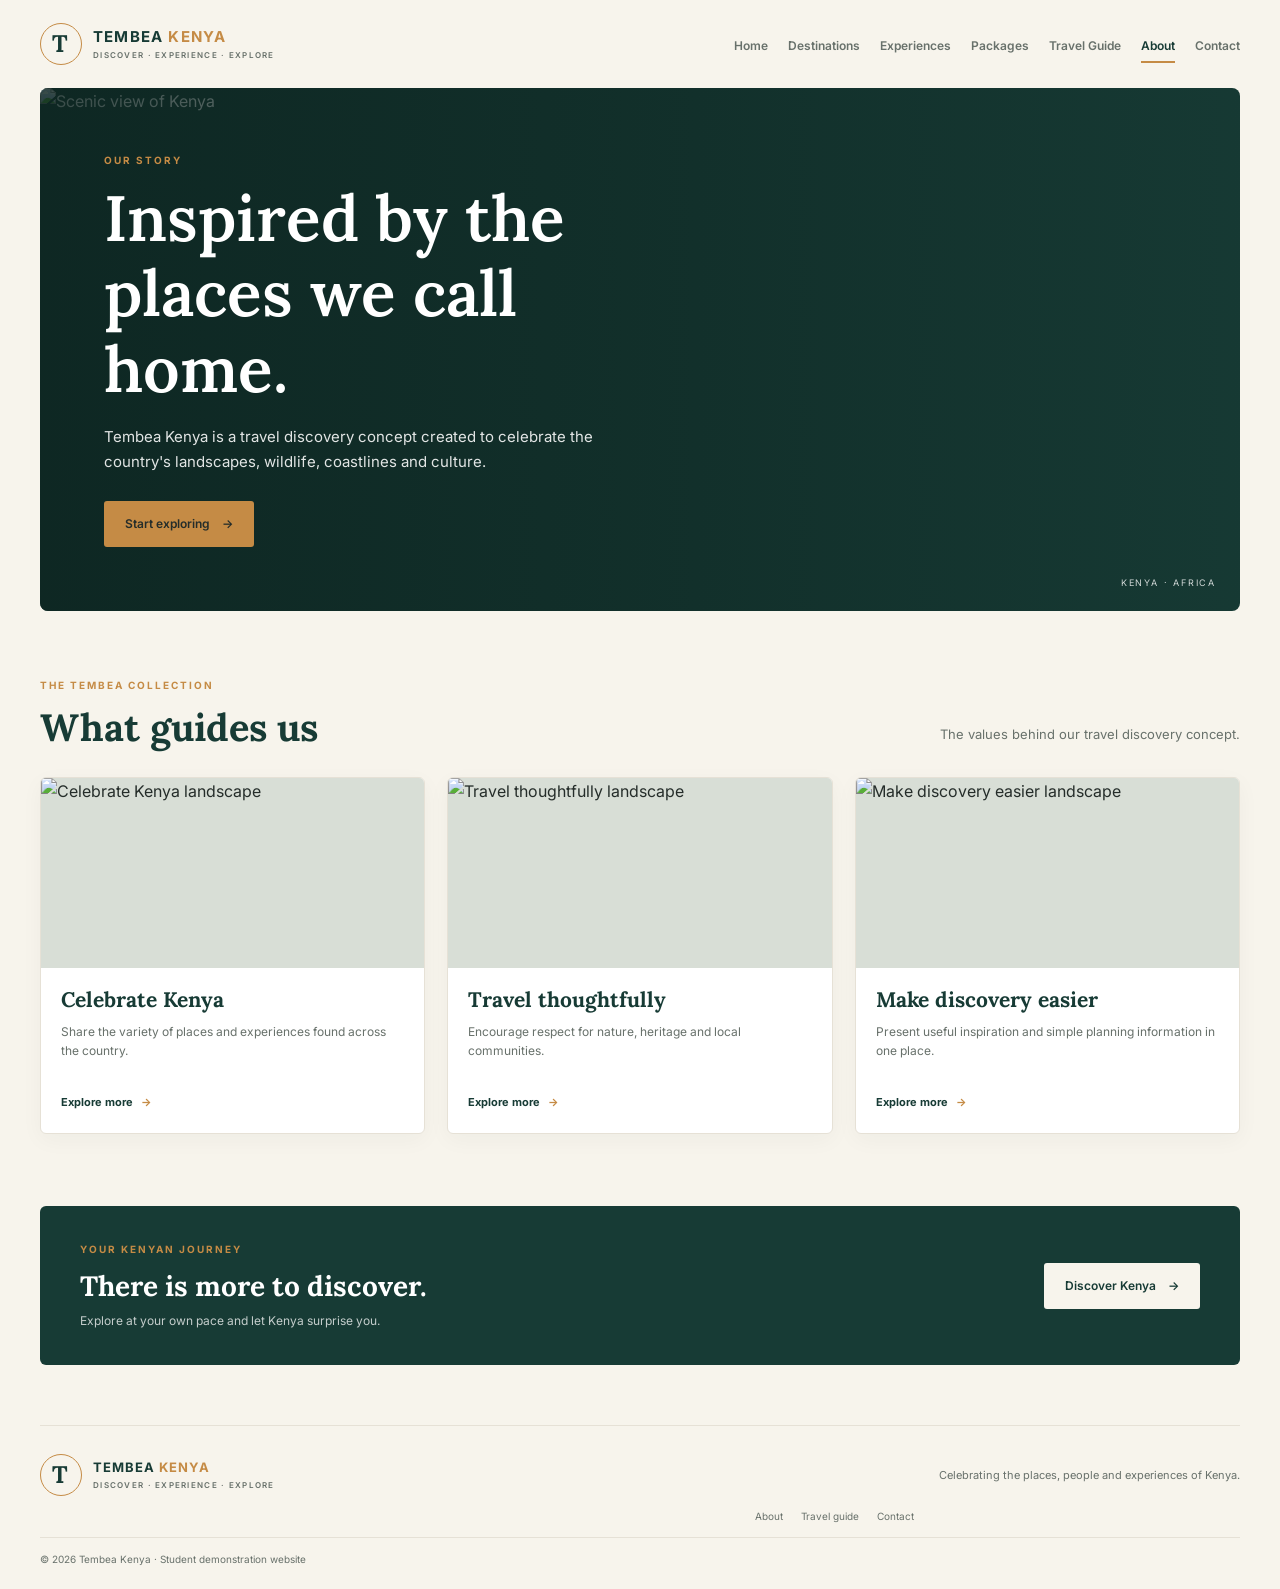
==== about.html @ 35af647d "Create Tembea Kenya website structure and pages" ====
<!DOCTYPE html>
<html lang="en">
<head>
  <meta charset="UTF-8">
  <meta name="viewport" content="width=device-width, initial-scale=1.0">
  <meta name="description" content="Discover destinations and travel inspiration across Kenya with Tembea Kenya.">
  <title>About Tembea Kenya | Tembea Kenya</title>
  <link rel="preconnect" href="https://fonts.googleapis.com">
  <link rel="preconnect" href="https://fonts.gstatic.com" crossorigin>
  <link href="https://fonts.googleapis.com/css2?family=Inter:wght@400;500;600;700&family=Lora:wght@500;600;700&display=swap" rel="stylesheet">
  <link rel="stylesheet" href="css/style.css">
</head>
<body>
  <div class="site-shell">
    <header class="site-header">
      <a class="brand" href="index.html"><span class="brand-mark">T</span><span>TEMBEA <b>KENYA</b><small>DISCOVER · EXPERIENCE · EXPLORE</small></span></a>
      <nav aria-label="Main navigation"><ul class="nav-list"><li><a  href="index.html">Home</a></li>
<li><a  href="destinations.html">Destinations</a></li>
<li><a  href="experiences.html">Experiences</a></li>
<li><a  href="packages.html">Packages</a></li>
<li><a  href="travel-guide.html">Travel Guide</a></li>
<li><a aria-current="page" href="about.html">About</a></li>
<li><a  href="contact.html">Contact</a></li></ul></nav>
    </header>
    <main>
      <section class="hero">
        <img class="hero-image" src="https://images.unsplash.com/photo-1500530855697-b586d89ba3ee?auto=format&fit=crop&w=1400&q=82" alt="Scenic view of Kenya" fetchpriority="high">
        <div class="hero-shade"></div>
        <div class="hero-content">
          <p class="eyebrow">OUR STORY</p>
          <h1>Inspired by the places we call home.</h1>
          <p class="hero-copy">Tembea Kenya is a travel discovery concept created to celebrate the country's landscapes, wildlife, coastlines and culture.</p>
          <a class="button button-primary" href="destinations.html">Start exploring <span aria-hidden="true">→</span></a>
        </div>
        <span class="hero-caption">KENYA · AFRICA</span>
      </section>
      
      <section class="section">
        <div class="section-heading"><div><p class="eyebrow">THE TEMBEA COLLECTION</p><h2>What guides us</h2></div><p>The values behind our travel discovery concept.</p></div>
        <div class="card-grid">
        <article class="card">
          <a class="card-image" href="destinations.html" aria-label="Explore Celebrate Kenya">
            <img src="https://images.unsplash.com/photo-1516026672322-bc52d61a55d5?auto=format&fit=crop&w=1400&q=82" alt="Celebrate Kenya landscape" loading="lazy">
          </a>
          <div class="card-body">
            <h3>Celebrate Kenya</h3>
            <p>Share the variety of places and experiences found across the country.</p>
            <a class="text-link" href="destinations.html">Explore more <span aria-hidden="true">→</span></a>
          </div>
        </article>
        <article class="card">
          <a class="card-image" href="travel-guide.html" aria-label="Explore Travel thoughtfully">
            <img src="https://images.unsplash.com/photo-1472396961693-142e6e269027?auto=format&fit=crop&w=1400&q=82" alt="Travel thoughtfully landscape" loading="lazy">
          </a>
          <div class="card-body">
            <h3>Travel thoughtfully</h3>
            <p>Encourage respect for nature, heritage and local communities.</p>
            <a class="text-link" href="travel-guide.html">Explore more <span aria-hidden="true">→</span></a>
          </div>
        </article>
        <article class="card">
          <a class="card-image" href="contact.html" aria-label="Explore Make discovery easier">
            <img src="https://images.unsplash.com/photo-1507525428034-b723cf961d3e?auto=format&fit=crop&w=1400&q=82" alt="Make discovery easier landscape" loading="lazy">
          </a>
          <div class="card-body">
            <h3>Make discovery easier</h3>
            <p>Present useful inspiration and simple planning information in one place.</p>
            <a class="text-link" href="contact.html">Explore more <span aria-hidden="true">→</span></a>
          </div>
        </article></div>
      </section>
      
      <section class="closing-banner"><div><p class="eyebrow">YOUR KENYAN JOURNEY</p><h2>There is more to discover.</h2><p>Explore at your own pace and let Kenya surprise you.</p></div><a class="button button-light" href="destinations.html">Discover Kenya <span aria-hidden="true">→</span></a></section>
    </main>
    <footer class="site-footer">
      <a class="brand brand-footer" href="index.html"><span class="brand-mark">T</span><span>TEMBEA <b>KENYA</b><small>DISCOVER · EXPERIENCE · EXPLORE</small></span></a>
      <p>Celebrating the places, people and experiences of Kenya.</p>
      <div class="footer-links"><a href="about.html">About</a><a href="travel-guide.html">Travel guide</a><a href="contact.html">Contact</a></div>
      <small class="copyright">© 2026 Tembea Kenya · Student demonstration website</small>
    </footer>
  </div>
</body>
</html>
---- css/style.css ----
/*
TEMBEA KENYA — HOUSE STYLE
Main colour: Forest Green #173B35
Background colour: Warm Ivory #F7F4EC
Accent colour: Safari Gold #C58B45
Text colour: Charcoal #252D2A
Heading typeface: Lora, serif
Body typeface: Inter, sans-serif
*/

:root {
  --forest: #173B35;
  --ivory: #F7F4EC;
  --gold: #C58B45;
  --charcoal: #252D2A;
  --muted: #68716B;
  --white: #FFFFFF;
  --line: #E6E1D6;
  --shadow: 0 16px 40px rgba(23, 59, 53, 0.10);
}

* { box-sizing: border-box; }
html { scroll-behavior: smooth; }
body {
  margin: 0;
  background: var(--ivory);
  color: var(--charcoal);
  font-family: "Inter", sans-serif;
  line-height: 1.65;
}
img { display: block; max-width: 100%; }
a { color: inherit; text-decoration: none; }
.site-shell {
  width: min(1200px, 100% - 48px);
  margin: 0 auto;
  display: grid;
  grid-template-columns: minmax(0, 1fr);
  grid-template-areas: "header" "main" "footer";
}
.site-header {
  grid-area: header;
  min-height: 88px;
  display: flex;
  align-items: center;
  justify-content: space-between;
  gap: 24px;
  padding: 16px 0;
}
.brand { display: inline-flex; align-items: center; gap: 11px; color: var(--forest); font-weight: 700; letter-spacing: .08em; font-size: 15px; line-height: 1.2; }
.brand b { color: var(--gold); }
.brand small { display: block; margin-top: 5px; font-size: 8px; letter-spacing: .16em; font-weight: 600; color: var(--muted); }
.brand-mark { display: grid; place-items: center; width: 42px; height: 42px; border: 1px solid var(--gold); border-radius: 50%; font-family: "Lora", serif; font-size: 24px; }
.nav-list { display: flex; flex-wrap: wrap; justify-content: flex-end; align-items: center; gap: 8px 20px; list-style: none; margin: 0; padding: 0; }
.nav-list a { font-size: 12px; font-weight: 600; color: var(--muted); padding: 8px 0; }
.nav-list a:hover, .nav-list a[aria-current="page"] { color: var(--forest); border-bottom: 2px solid var(--gold); }
main { grid-area: main; min-width: 0; }
.hero { min-height: 440px; position: relative; display: flex; align-items: center; overflow: hidden; border-radius: 8px; background: var(--forest); color: var(--white); }
.hero-image, .hero-shade { position: absolute; inset: 0; width: 100%; height: 100%; }
.hero-image { object-fit: cover; }
.hero-shade { background: linear-gradient(90deg, rgba(12,35,31,.82), rgba(12,35,31,.48) 52%, rgba(12,35,31,.08)); }
.hero-content { position: relative; z-index: 1; width: min(620px, 78%); padding: 64px; }
.eyebrow { margin: 0 0 12px; color: var(--gold); font-size: 10px; font-weight: 700; letter-spacing: .2em; }
h1, h2, h3 { font-family: "Lora", serif; line-height: 1.18; }
.hero h1 { max-width: 600px; margin: 0 0 18px; font-size: clamp(38px, 5.5vw, 64px); font-weight: 600; }
.hero-copy { max-width: 510px; margin: 0 0 26px; color: rgba(255,255,255,.88); font-size: 15px; }
.hero-caption { position: absolute; z-index: 1; right: 24px; bottom: 20px; color: rgba(255,255,255,.8); font-size: 9px; letter-spacing: .2em; }
.button { display: inline-flex; align-items: center; justify-content: center; gap: 12px; min-height: 46px; padding: 0 21px; border-radius: 3px; font: 600 12px "Inter", sans-serif; transition: transform .2s, background .2s; }
.button:hover { transform: translateY(-2px); }
.button-primary { background: var(--gold); color: var(--charcoal); }
.button-light { background: var(--ivory); color: var(--forest); }
.section { padding: 66px 0 72px; }
.section-heading { display: flex; justify-content: space-between; align-items: end; gap: 28px; margin-bottom: 27px; }
.section-heading h2, .contact-panel h2, .tip-box h2 { margin: 0; color: var(--forest); font-size: clamp(27px, 3vw, 38px); }
.section-heading > p { max-width: 370px; margin: 0 0 4px; color: var(--muted); font-size: 13px; }
.card-grid { display: flex; flex-wrap: wrap; gap: 22px; }
.card { flex: 1 1 250px; min-width: 0; overflow: hidden; background: var(--white); border: 1px solid var(--line); border-radius: 6px; box-shadow: 0 6px 22px rgba(23,59,53,.04); }
.card-image { display: block; height: 190px; overflow: hidden; background: #d8ded6; }
.card-image img { width: 100%; height: 100%; object-fit: cover; transition: transform .35s; }
.card:hover .card-image img { transform: scale(1.04); }
.card-body { padding: 20px; }
.card h3 { margin: 0 0 9px; color: var(--forest); font-size: 21px; }
.card p { min-height: 48px; margin: 0 0 17px; color: var(--muted); font-size: 12px; }
.text-link { color: var(--forest); font-size: 11px; font-weight: 700; }
.text-link span { color: var(--gold); margin-left: 5px; }
.info-strip { display: flex; flex-wrap: wrap; gap: 20px 50px; padding: 22px 28px; margin-top: 24px; background: #EEEAE0; border-left: 3px solid var(--gold); }
.info-strip div { display: grid; gap: 4px; }
.small-label { color: var(--muted); font-size: 9px; letter-spacing: .15em; }
.info-strip strong { color: var(--forest); font-size: 13px; }
.tip-box { margin: 0 0 20px; padding: 26px; background: #EEEAE0; border-radius: 6px; }
.tip-box p { max-width: 780px; margin-bottom: 0; color: var(--muted); font-size: 13px; }
.contact-panel { display: grid; grid-template-columns: .8fr 1.2fr; gap: 50px; padding: 42px; margin: 0 0 65px; background: #EEEAE0; border-radius: 7px; }
.contact-panel > div > p:last-child { color: var(--muted); font-size: 13px; }
.contact-form { display: grid; gap: 9px; }
.contact-form label { margin-top: 5px; color: var(--forest); font-size: 11px; font-weight: 700; }
.contact-form input, .contact-form select, .contact-form textarea { width: 100%; padding: 12px 13px; border: 1px solid #D8D3C8; border-radius: 3px; background: var(--white); color: var(--charcoal); font: 13px "Inter", sans-serif; }
.contact-form textarea { resize: vertical; }
.contact-form .button { justify-self: start; margin-top: 10px; border: 0; cursor: pointer; }
.closing-banner { display: flex; justify-content: space-between; align-items: center; gap: 25px; padding: 35px 40px; margin-bottom: 60px; background: var(--forest); color: var(--white); border-radius: 6px; }
.closing-banner h2 { margin: 0 0 8px; font-size: 28px; }
.closing-banner p:last-child { margin: 0; color: rgba(255,255,255,.75); font-size: 12px; }
.site-footer { grid-area: footer; display: grid; grid-template-columns: 1fr auto; gap: 12px 25px; align-items: center; padding: 28px 0 22px; border-top: 1px solid var(--line); }
.brand-footer { font-size: 13px; }
.site-footer > p { margin: 0; color: var(--muted); font-size: 11px; }
.footer-links { display: flex; flex-wrap: wrap; gap: 18px; justify-content: flex-end; }
.footer-links a, .copyright { color: var(--muted); font-size: 10px; }
.copyright { grid-column: 1 / -1; padding-top: 13px; border-top: 1px solid var(--line); }

@media (max-width: 700px) {
  .site-shell { width: min(100% - 28px, 560px); grid-template-columns: minmax(0, 1fr); grid-template-areas: "header" "main" "footer"; }
  .site-header { align-items: flex-start; flex-direction: column; gap: 14px; padding: 18px 0; }
  .nav-list { justify-content: flex-start; gap: 5px 15px; }
  .nav-list a { font-size: 11px; }
  .hero { min-height: 390px; }
  .hero-content { width: 100%; padding: 35px 25px; }
  .hero h1 { font-size: clamp(34px, 10vw, 48px); }
  .hero-copy { font-size: 13px; }
  .section { padding: 45px 0; }
  .section-heading { align-items: flex-start; flex-direction: column; gap: 10px; }
  .card { flex-basis: 100%; }
  .card-image { height: 210px; }
  .contact-panel { grid-template-columns: minmax(0, 1fr); gap: 25px; padding: 25px 20px; }
  .closing-banner { align-items: flex-start; flex-direction: column; padding: 27px 23px; }
  .site-footer { grid-template-columns: minmax(0, 1fr); }
  .footer-links { justify-content: flex-start; }
  .copyright { grid-column: auto; }
}
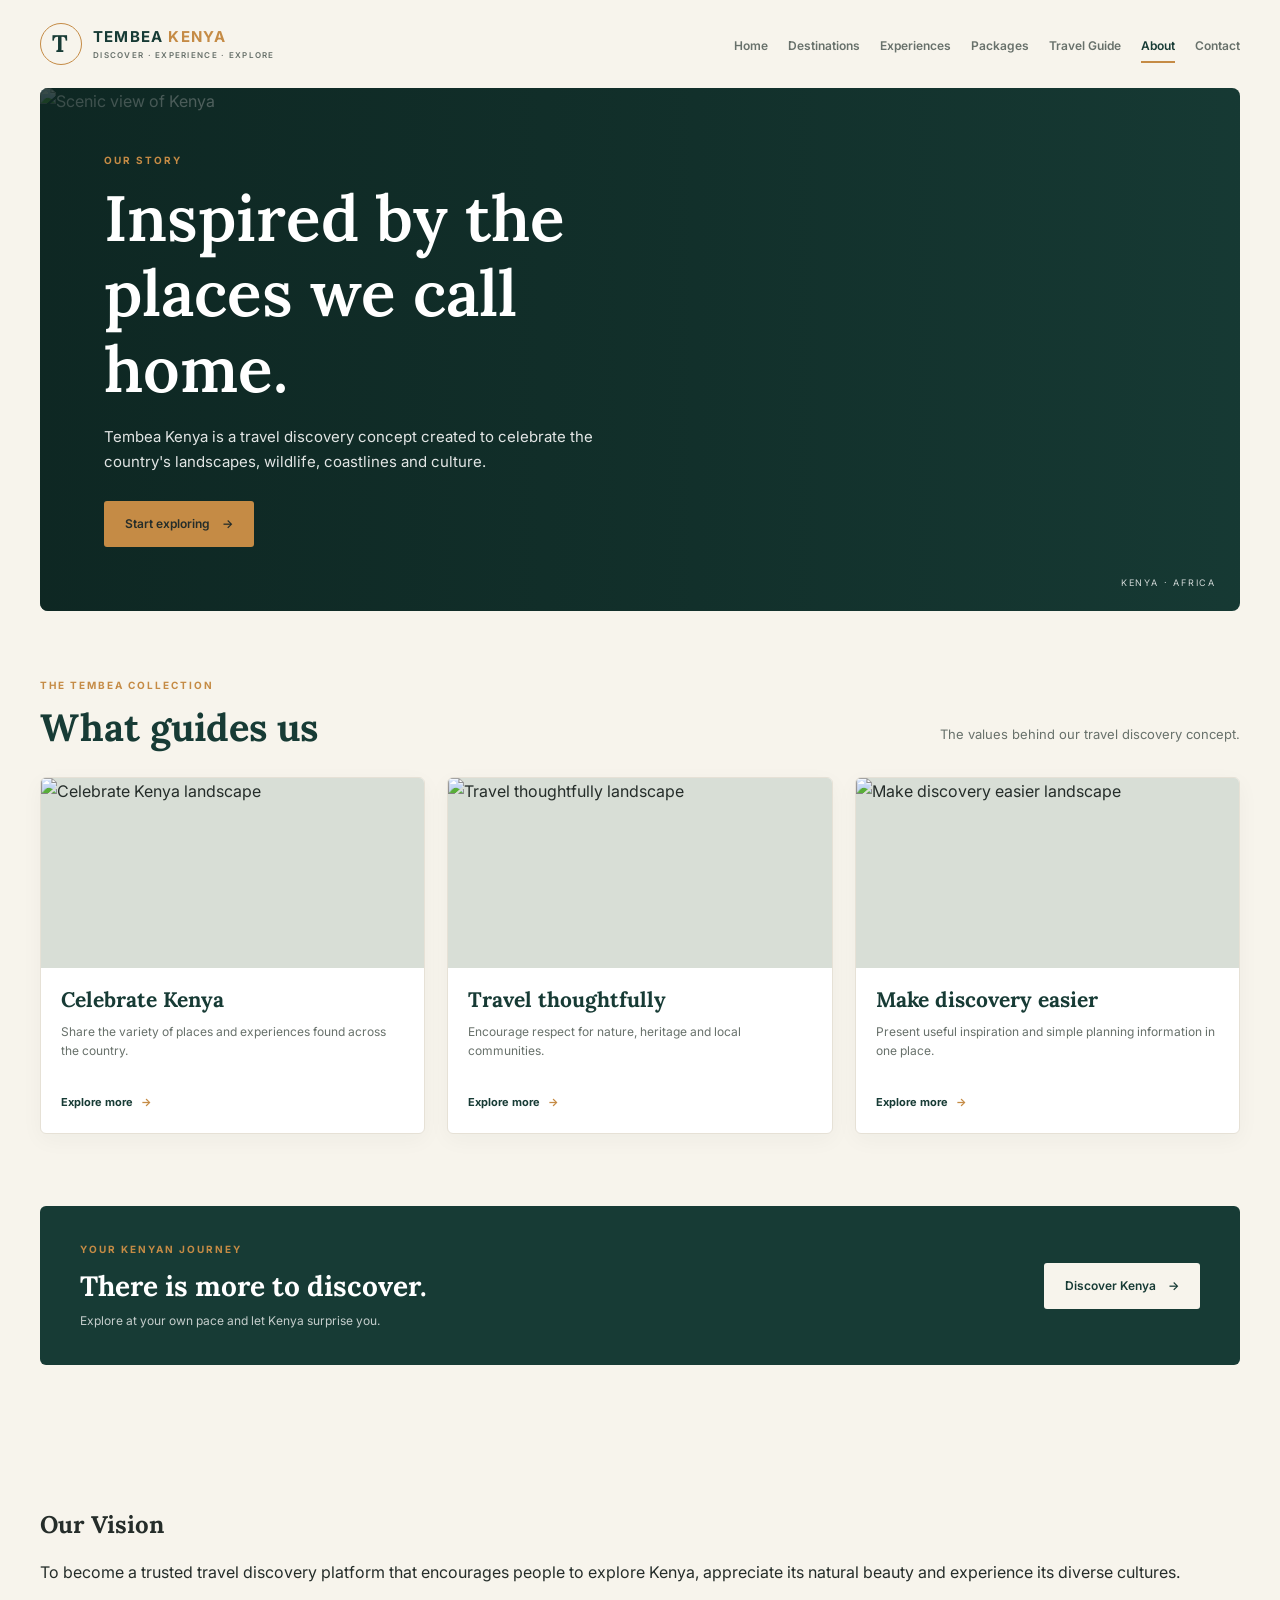
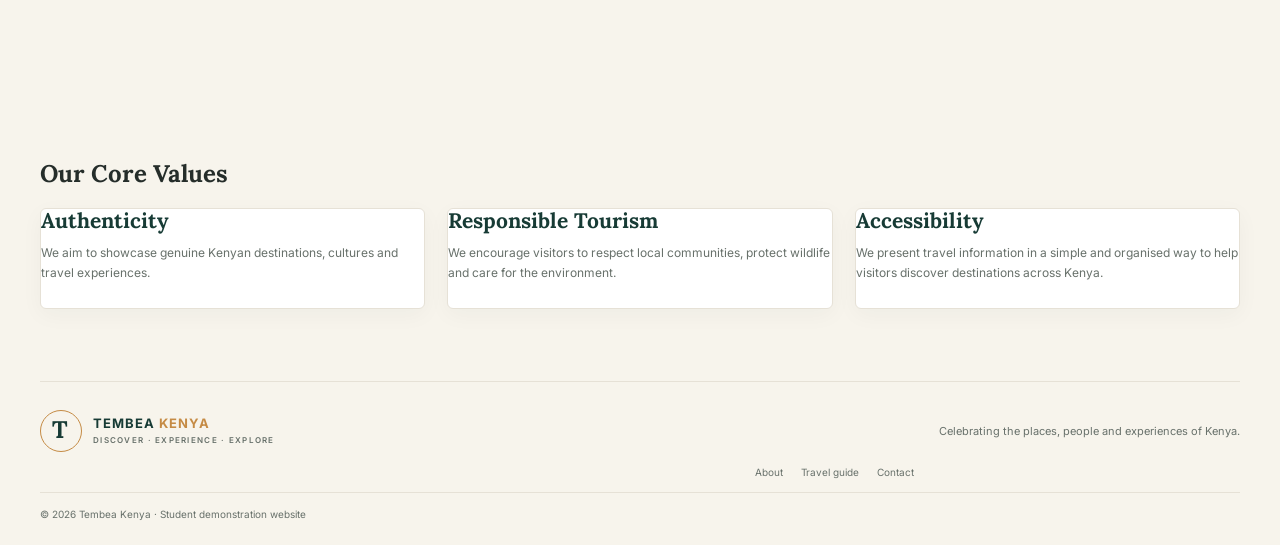
==== commit ba58f768: "polish about page content" ====
--- a/about.html
+++ b/about.html
@@ -71,6 +71,48 @@
       </section>
       
       <section class="closing-banner"><div><p class="eyebrow">YOUR KENYAN JOURNEY</p><h2>There is more to discover.</h2><p>Explore at your own pace and let Kenya surprise you.</p></div><a class="button button-light" href="destinations.html">Discover Kenya <span aria-hidden="true">→</span></a></section>
+    <section class="section">
+    <h2>Our Vision</h2>
+
+    <p>
+        To become a trusted travel discovery platform that
+        encourages people to explore Kenya, appreciate its
+        natural beauty and experience its diverse cultures.
+    </p>
+</section>
+
+<section class="section">
+    <h2>Our Core Values</h2>
+
+    <div class="card-grid">
+
+        <article class="card">
+            <h3>Authenticity</h3>
+            <p>
+                We aim to showcase genuine Kenyan destinations,
+                cultures and travel experiences.
+            </p>
+        </article>
+
+        <article class="card">
+            <h3>Responsible Tourism</h3>
+            <p>
+                We encourage visitors to respect local communities,
+                protect wildlife and care for the environment.
+            </p>
+        </article>
+
+        <article class="card">
+            <h3>Accessibility</h3>
+            <p>
+                We present travel information in a simple and
+                organised way to help visitors discover
+                destinations across Kenya.
+            </p>
+        </article>
+
+    </div>
+</section>
     </main>
     <footer class="site-footer">
       <a class="brand brand-footer" href="index.html"><span class="brand-mark">T</span><span>TEMBEA <b>KENYA</b><small>DISCOVER · EXPERIENCE · EXPLORE</small></span></a>
--- a/css/style.css
+++ b/css/style.css
@@ -1,126 +1,645 @@
+
 /*
 TEMBEA KENYA — HOUSE STYLE
+
 Main colour: Forest Green #173B35
 Background colour: Warm Ivory #F7F4EC
 Accent colour: Safari Gold #C58B45
 Text colour: Charcoal #252D2A
+
 Heading typeface: Lora, serif
 Body typeface: Inter, sans-serif
 */
 
+
+
 :root {
-  --forest: #173B35;
-  --ivory: #F7F4EC;
-  --gold: #C58B45;
-  --charcoal: #252D2A;
-  --muted: #68716B;
-  --white: #FFFFFF;
-  --line: #E6E1D6;
-  --shadow: 0 16px 40px rgba(23, 59, 53, 0.10);
-}
-
-* { box-sizing: border-box; }
-html { scroll-behavior: smooth; }
+    --forest: #173B35;
+    --ivory: #F7F4EC;
+    --gold: #C58B45;
+    --charcoal: #252D2A;
+
+    --muted: #68716B;
+    --white: #FFFFFF;
+    --line: #E6E1D6;
+
+    --shadow: 0 16px 40px rgba(23, 59, 53, 0.10);
+}
+
+
+* {
+    box-sizing: border-box;
+}
+
+html {
+    scroll-behavior: smooth;
+}
+
 body {
-  margin: 0;
-  background: var(--ivory);
-  color: var(--charcoal);
-  font-family: "Inter", sans-serif;
-  line-height: 1.65;
-}
-img { display: block; max-width: 100%; }
-a { color: inherit; text-decoration: none; }
+    margin: 0;
+    background: var(--ivory);
+    color: var(--charcoal);
+    font-family: "Inter", sans-serif;
+    line-height: 1.65;
+}
+
+img {
+    display: block;
+    max-width: 100%;
+}
+
+a {
+    color: inherit;
+    text-decoration: none;
+}
+
+h1,
+h2,
+h3 {
+    font-family: "Lora", serif;
+    line-height: 1.18;
+}
+
+
 .site-shell {
-  width: min(1200px, 100% - 48px);
-  margin: 0 auto;
-  display: grid;
-  grid-template-columns: minmax(0, 1fr);
-  grid-template-areas: "header" "main" "footer";
-}
+    width: min(1200px, 100% - 48px);
+    margin: 0 auto;
+
+    display: grid;
+    grid-template-columns: minmax(0, 1fr);
+
+    /* Named Grid areas */
+    grid-template-areas:
+        "header"
+        "main"
+        "footer";
+}
+
+main {
+    grid-area: main;
+    min-width: 0;
+}
+
+
 .site-header {
-  grid-area: header;
-  min-height: 88px;
-  display: flex;
-  align-items: center;
-  justify-content: space-between;
-  gap: 24px;
-  padding: 16px 0;
-}
-.brand { display: inline-flex; align-items: center; gap: 11px; color: var(--forest); font-weight: 700; letter-spacing: .08em; font-size: 15px; line-height: 1.2; }
-.brand b { color: var(--gold); }
-.brand small { display: block; margin-top: 5px; font-size: 8px; letter-spacing: .16em; font-weight: 600; color: var(--muted); }
-.brand-mark { display: grid; place-items: center; width: 42px; height: 42px; border: 1px solid var(--gold); border-radius: 50%; font-family: "Lora", serif; font-size: 24px; }
-.nav-list { display: flex; flex-wrap: wrap; justify-content: flex-end; align-items: center; gap: 8px 20px; list-style: none; margin: 0; padding: 0; }
-.nav-list a { font-size: 12px; font-weight: 600; color: var(--muted); padding: 8px 0; }
-.nav-list a:hover, .nav-list a[aria-current="page"] { color: var(--forest); border-bottom: 2px solid var(--gold); }
-main { grid-area: main; min-width: 0; }
-.hero { min-height: 440px; position: relative; display: flex; align-items: center; overflow: hidden; border-radius: 8px; background: var(--forest); color: var(--white); }
-.hero-image, .hero-shade { position: absolute; inset: 0; width: 100%; height: 100%; }
-.hero-image { object-fit: cover; }
-.hero-shade { background: linear-gradient(90deg, rgba(12,35,31,.82), rgba(12,35,31,.48) 52%, rgba(12,35,31,.08)); }
-.hero-content { position: relative; z-index: 1; width: min(620px, 78%); padding: 64px; }
-.eyebrow { margin: 0 0 12px; color: var(--gold); font-size: 10px; font-weight: 700; letter-spacing: .2em; }
-h1, h2, h3 { font-family: "Lora", serif; line-height: 1.18; }
-.hero h1 { max-width: 600px; margin: 0 0 18px; font-size: clamp(38px, 5.5vw, 64px); font-weight: 600; }
-.hero-copy { max-width: 510px; margin: 0 0 26px; color: rgba(255,255,255,.88); font-size: 15px; }
-.hero-caption { position: absolute; z-index: 1; right: 24px; bottom: 20px; color: rgba(255,255,255,.8); font-size: 9px; letter-spacing: .2em; }
-.button { display: inline-flex; align-items: center; justify-content: center; gap: 12px; min-height: 46px; padding: 0 21px; border-radius: 3px; font: 600 12px "Inter", sans-serif; transition: transform .2s, background .2s; }
-.button:hover { transform: translateY(-2px); }
-.button-primary { background: var(--gold); color: var(--charcoal); }
-.button-light { background: var(--ivory); color: var(--forest); }
-.section { padding: 66px 0 72px; }
-.section-heading { display: flex; justify-content: space-between; align-items: end; gap: 28px; margin-bottom: 27px; }
-.section-heading h2, .contact-panel h2, .tip-box h2 { margin: 0; color: var(--forest); font-size: clamp(27px, 3vw, 38px); }
-.section-heading > p { max-width: 370px; margin: 0 0 4px; color: var(--muted); font-size: 13px; }
-.card-grid { display: flex; flex-wrap: wrap; gap: 22px; }
-.card { flex: 1 1 250px; min-width: 0; overflow: hidden; background: var(--white); border: 1px solid var(--line); border-radius: 6px; box-shadow: 0 6px 22px rgba(23,59,53,.04); }
-.card-image { display: block; height: 190px; overflow: hidden; background: #d8ded6; }
-.card-image img { width: 100%; height: 100%; object-fit: cover; transition: transform .35s; }
-.card:hover .card-image img { transform: scale(1.04); }
-.card-body { padding: 20px; }
-.card h3 { margin: 0 0 9px; color: var(--forest); font-size: 21px; }
-.card p { min-height: 48px; margin: 0 0 17px; color: var(--muted); font-size: 12px; }
-.text-link { color: var(--forest); font-size: 11px; font-weight: 700; }
-.text-link span { color: var(--gold); margin-left: 5px; }
-.info-strip { display: flex; flex-wrap: wrap; gap: 20px 50px; padding: 22px 28px; margin-top: 24px; background: #EEEAE0; border-left: 3px solid var(--gold); }
-.info-strip div { display: grid; gap: 4px; }
-.small-label { color: var(--muted); font-size: 9px; letter-spacing: .15em; }
-.info-strip strong { color: var(--forest); font-size: 13px; }
-.tip-box { margin: 0 0 20px; padding: 26px; background: #EEEAE0; border-radius: 6px; }
-.tip-box p { max-width: 780px; margin-bottom: 0; color: var(--muted); font-size: 13px; }
-.contact-panel { display: grid; grid-template-columns: .8fr 1.2fr; gap: 50px; padding: 42px; margin: 0 0 65px; background: #EEEAE0; border-radius: 7px; }
-.contact-panel > div > p:last-child { color: var(--muted); font-size: 13px; }
-.contact-form { display: grid; gap: 9px; }
-.contact-form label { margin-top: 5px; color: var(--forest); font-size: 11px; font-weight: 700; }
-.contact-form input, .contact-form select, .contact-form textarea { width: 100%; padding: 12px 13px; border: 1px solid #D8D3C8; border-radius: 3px; background: var(--white); color: var(--charcoal); font: 13px "Inter", sans-serif; }
-.contact-form textarea { resize: vertical; }
-.contact-form .button { justify-self: start; margin-top: 10px; border: 0; cursor: pointer; }
-.closing-banner { display: flex; justify-content: space-between; align-items: center; gap: 25px; padding: 35px 40px; margin-bottom: 60px; background: var(--forest); color: var(--white); border-radius: 6px; }
-.closing-banner h2 { margin: 0 0 8px; font-size: 28px; }
-.closing-banner p:last-child { margin: 0; color: rgba(255,255,255,.75); font-size: 12px; }
-.site-footer { grid-area: footer; display: grid; grid-template-columns: 1fr auto; gap: 12px 25px; align-items: center; padding: 28px 0 22px; border-top: 1px solid var(--line); }
-.brand-footer { font-size: 13px; }
-.site-footer > p { margin: 0; color: var(--muted); font-size: 11px; }
-.footer-links { display: flex; flex-wrap: wrap; gap: 18px; justify-content: flex-end; }
-.footer-links a, .copyright { color: var(--muted); font-size: 10px; }
-.copyright { grid-column: 1 / -1; padding-top: 13px; border-top: 1px solid var(--line); }
+    grid-area: header;
+
+    min-height: 88px;
+    padding: 16px 0;
+
+    display: flex;
+    align-items: center;
+    justify-content: space-between;
+    gap: 24px;
+
+    /* Sticky navigation */
+    position: sticky;
+    top: 0;
+    z-index: 1000;
+    background: var(--ivory);
+}
+
+.brand {
+    display: inline-flex;
+    align-items: center;
+    gap: 11px;
+
+    color: var(--forest);
+    font-size: 15px;
+    font-weight: 700;
+    letter-spacing: 0.08em;
+    line-height: 1.2;
+}
+
+.brand b {
+    color: var(--gold);
+}
+
+.brand small {
+    display: block;
+    margin-top: 5px;
+
+    color: var(--muted);
+    font-size: 8px;
+    font-weight: 600;
+    letter-spacing: 0.16em;
+}
+
+.brand-mark {
+    display: grid;
+    place-items: center;
+
+    width: 42px;
+    height: 42px;
+
+    border: 1px solid var(--gold);
+    border-radius: 50%;
+
+    font-family: "Lora", serif;
+    font-size: 24px;
+}
+
+.nav-list {
+    display: flex;
+    flex-wrap: wrap;
+    justify-content: flex-end;
+    align-items: center;
+    gap: 8px 20px;
+
+    margin: 0;
+    padding: 0;
+    list-style: none;
+}
+
+.nav-list a {
+    padding: 8px 0;
+
+    color: var(--muted);
+    font-size: 12px;
+    font-weight: 600;
+}
+
+.nav-list a:hover,
+.nav-list a[aria-current="page"] {
+    color: var(--forest);
+    border-bottom: 2px solid var(--gold);
+}
+
+.hero {
+    min-height: 440px;
+
+    position: relative;
+    display: flex;
+    align-items: center;
+
+    overflow: hidden;
+    border-radius: 8px;
+
+    background: var(--forest);
+    color: var(--white);
+}
+
+.hero-image,
+.hero-shade {
+    position: absolute;
+    inset: 0;
+
+    width: 100%;
+    height: 100%;
+}
+
+.hero-image {
+    object-fit: cover;
+}
+
+.hero-shade {
+    background: linear-gradient(
+        90deg,
+        rgba(12, 35, 31, 0.82),
+        rgba(12, 35, 31, 0.48) 52%,
+        rgba(12, 35, 31, 0.08)
+    );
+}
+
+.hero-content {
+    position: relative;
+    z-index: 1;
+
+    width: min(620px, 78%);
+    padding: 64px;
+}
+
+.eyebrow {
+    margin: 0 0 12px;
+
+    color: var(--gold);
+    font-size: 10px;
+    font-weight: 700;
+    letter-spacing: 0.2em;
+}
+
+.hero h1 {
+    max-width: 600px;
+    margin: 0 0 18px;
+
+    font-size: clamp(38px, 5.5vw, 64px);
+    font-weight: 600;
+}
+
+.hero-copy {
+    max-width: 510px;
+    margin: 0 0 26px;
+
+    color: rgba(255, 255, 255, 0.88);
+    font-size: 15px;
+}
+
+.hero-caption {
+    position: absolute;
+    z-index: 1;
+    right: 24px;
+    bottom: 20px;
+
+    color: rgba(255, 255, 255, 0.8);
+    font-size: 9px;
+    letter-spacing: 0.2em;
+}
+
+.button {
+    display: inline-flex;
+    align-items: center;
+    justify-content: center;
+    gap: 12px;
+
+    min-height: 46px;
+    padding: 0 21px;
+
+    border-radius: 3px;
+
+    font-family: "Inter", sans-serif;
+    font-size: 12px;
+    font-weight: 600;
+
+    transition: transform 0.2s, background 0.2s;
+}
+
+.button:hover {
+    transform: translateY(-2px);
+}
+
+.button-primary {
+    background: var(--gold);
+    color: var(--charcoal);
+}
+
+.button-light {
+    background: var(--ivory);
+    color: var(--forest);
+}
+
+.section {
+    padding: 66px 0 72px;
+}
+
+.section-heading {
+    display: flex;
+    justify-content: space-between;
+    align-items: end;
+    gap: 28px;
+
+    margin-bottom: 27px;
+}
+
+.section-heading h2,
+.contact-panel h2,
+.tip-box h2 {
+    margin: 0;
+
+    color: var(--forest);
+    font-size: clamp(27px, 3vw, 38px);
+}
+
+.section-heading > p {
+    max-width: 370px;
+    margin: 0 0 4px;
+
+    color: var(--muted);
+    font-size: 13px;
+}
+
+.card-grid {
+    display: flex;
+    flex-wrap: wrap;
+    gap: 22px;
+}
+
+.card {
+    flex: 1 1 250px;
+    min-width: 0;
+
+    overflow: hidden;
+
+    background: var(--white);
+    border: 1px solid var(--line);
+    border-radius: 6px;
+
+    box-shadow: 0 6px 22px rgba(23, 59, 53, 0.04);
+}
+
+.card-image {
+    display: block;
+
+    height: 190px;
+    overflow: hidden;
+
+    background: #D8DED6;
+}
+
+.card-image img {
+    width: 100%;
+    height: 100%;
+
+    object-fit: cover;
+    transition: transform 0.35s;
+}
+
+.card:hover .card-image img {
+    transform: scale(1.04);
+}
+
+.card-body {
+    padding: 20px;
+}
+
+.card h3 {
+    margin: 0 0 9px;
+
+    color: var(--forest);
+    font-size: 21px;
+}
+
+.card p {
+    min-height: 48px;
+    margin: 0 0 17px;
+
+    color: var(--muted);
+    font-size: 12px;
+}
+
+.text-link {
+    color: var(--forest);
+    font-size: 11px;
+    font-weight: 700;
+}
+
+.text-link span {
+    margin-left: 5px;
+    color: var(--gold);
+}
+
+.info-strip {
+    display: flex;
+    flex-wrap: wrap;
+    gap: 20px 50px;
+
+    padding: 22px 28px;
+    margin-top: 24px;
+
+    background: #EEEAE0;
+    border-left: 3px solid var(--gold);
+}
+
+.info-strip div {
+    display: grid;
+    gap: 4px;
+}
+
+.small-label {
+    color: var(--muted);
+    font-size: 9px;
+    letter-spacing: 0.15em;
+}
+
+.info-strip strong {
+    color: var(--forest);
+    font-size: 13px;
+}
+
+.tip-box {
+    padding: 26px;
+    margin: 0 0 20px;
+
+    background: #EEEAE0;
+    border-radius: 6px;
+}
+
+.tip-box p {
+    max-width: 780px;
+    margin-bottom: 0;
+
+    color: var(--muted);
+    font-size: 13px;
+}
+
+
+.contact-panel {
+    display: grid;
+    grid-template-columns: 0.8fr 1.2fr;
+    gap: 50px;
+
+    padding: 42px;
+    margin: 0 0 65px;
+
+    background: #EEEAE0;
+    border-radius: 7px;
+}
+
+.contact-panel > div > p:last-child {
+    color: var(--muted);
+    font-size: 13px;
+}
+
+.contact-form {
+    display: grid;
+    gap: 9px;
+}
+
+.contact-form label {
+    margin-top: 5px;
+
+    color: var(--forest);
+    font-size: 11px;
+    font-weight: 700;
+}
+
+.contact-form input,
+.contact-form select,
+.contact-form textarea {
+    width: 100%;
+    padding: 12px 13px;
+
+    border: 1px solid #D8D3C8;
+    border-radius: 3px;
+
+    background: var(--white);
+    color: var(--charcoal);
+
+    font-family: "Inter", sans-serif;
+    font-size: 13px;
+}
+
+.contact-form textarea {
+    resize: vertical;
+}
+
+.contact-form .button {
+    justify-self: start;
+
+    margin-top: 10px;
+    border: 0;
+
+    cursor: pointer;
+}
+
+
+.closing-banner {
+    display: flex;
+    justify-content: space-between;
+    align-items: center;
+    gap: 25px;
+
+    padding: 35px 40px;
+    margin-bottom: 60px;
+
+    background: var(--forest);
+    color: var(--white);
+
+    border-radius: 6px;
+}
+
+.closing-banner h2 {
+    margin: 0 0 8px;
+    font-size: 28px;
+}
+
+.closing-banner p:last-child {
+    margin: 0;
+
+    color: rgba(255, 255, 255, 0.75);
+    font-size: 12px;
+}
+
+.site-footer {
+    grid-area: footer;
+
+    display: grid;
+    grid-template-columns: 1fr auto;
+    align-items: center;
+    gap: 12px 25px;
+
+    padding: 28px 0 22px;
+
+    border-top: 1px solid var(--line);
+}
+
+.brand-footer {
+    font-size: 13px;
+}
+
+.site-footer > p {
+    margin: 0;
+
+    color: var(--muted);
+    font-size: 11px;
+}
+
+.footer-links {
+    display: flex;
+    flex-wrap: wrap;
+    justify-content: flex-end;
+    gap: 18px;
+}
+
+.footer-links a,
+.copyright {
+    color: var(--muted);
+    font-size: 10px;
+}
+
+.copyright {
+    grid-column: 1 / -1;
+
+    padding-top: 13px;
+    border-top: 1px solid var(--line);
+}
 
 @media (max-width: 700px) {
-  .site-shell { width: min(100% - 28px, 560px); grid-template-columns: minmax(0, 1fr); grid-template-areas: "header" "main" "footer"; }
-  .site-header { align-items: flex-start; flex-direction: column; gap: 14px; padding: 18px 0; }
-  .nav-list { justify-content: flex-start; gap: 5px 15px; }
-  .nav-list a { font-size: 11px; }
-  .hero { min-height: 390px; }
-  .hero-content { width: 100%; padding: 35px 25px; }
-  .hero h1 { font-size: clamp(34px, 10vw, 48px); }
-  .hero-copy { font-size: 13px; }
-  .section { padding: 45px 0; }
-  .section-heading { align-items: flex-start; flex-direction: column; gap: 10px; }
-  .card { flex-basis: 100%; }
-  .card-image { height: 210px; }
-  .contact-panel { grid-template-columns: minmax(0, 1fr); gap: 25px; padding: 25px 20px; }
-  .closing-banner { align-items: flex-start; flex-direction: column; padding: 27px 23px; }
-  .site-footer { grid-template-columns: minmax(0, 1fr); }
-  .footer-links { justify-content: flex-start; }
-  .copyright { grid-column: auto; }
-}
+
+    .site-shell {
+        width: min(100% - 28px, 560px);
+
+        grid-template-columns: minmax(0, 1fr);
+        grid-template-areas:
+            "header"
+            "main"
+            "footer";
+    }
+
+    .site-header {
+        align-items: flex-start;
+        flex-direction: column;
+        gap: 14px;
+
+        padding: 18px 0;
+    }
+
+    .nav-list {
+        justify-content: flex-start;
+        gap: 5px 15px;
+    }
+
+    .nav-list a {
+        font-size: 11px;
+    }
+
+    .hero {
+        min-height: 390px;
+    }
+
+    .hero-content {
+        width: 100%;
+        padding: 35px 25px;
+    }
+
+    .hero h1 {
+        font-size: clamp(34px, 10vw, 48px);
+    }
+
+    .hero-copy {
+        font-size: 13px;
+    }
+
+    .section {
+        padding: 45px 0;
+    }
+
+    .section-heading {
+        align-items: flex-start;
+        flex-direction: column;
+        gap: 10px;
+    }
+
+    .card {
+        flex-basis: 100%;
+    }
+
+    .card-image {
+        height: 210px;
+    }
+
+    .contact-panel {
+        grid-template-columns: minmax(0, 1fr);
+        gap: 25px;
+
+        padding: 25px 20px;
+    }
+
+    .closing-banner {
+        align-items: flex-start;
+        flex-direction: column;
+
+        padding: 27px 23px;
+    }
+
+    .site-footer {
+        grid-template-columns: minmax(0, 1fr);
+    }
+
+    .footer-links {
+        justify-content: flex-start;
+    }
+
+    .copyright {
+        grid-column: auto;
+    }
+}
